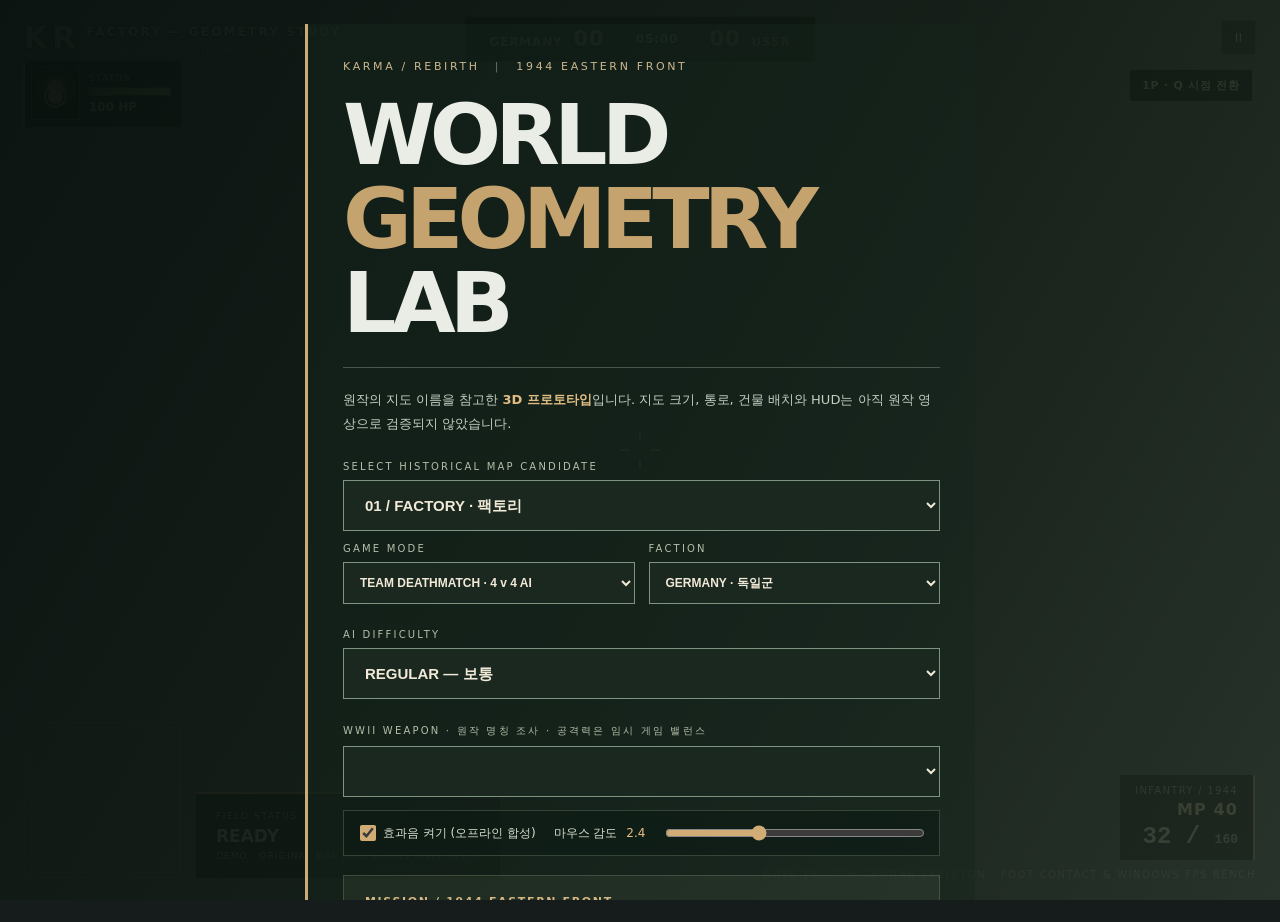
==== site/index.html @ 40a32ef1 "Wave19 Windows same-PC FPS comparator, rig weapon/foot pose QA and licensed asset audit" ====
<!doctype html><html lang="ko"><meta charset="utf-8"><title>KARMA REBIRTH Wave19</title><meta http-equiv="refresh" content="0;url=./three-d/index.html"><a href="./three-d/index.html">KARMA REBIRTH 실행</a></html>
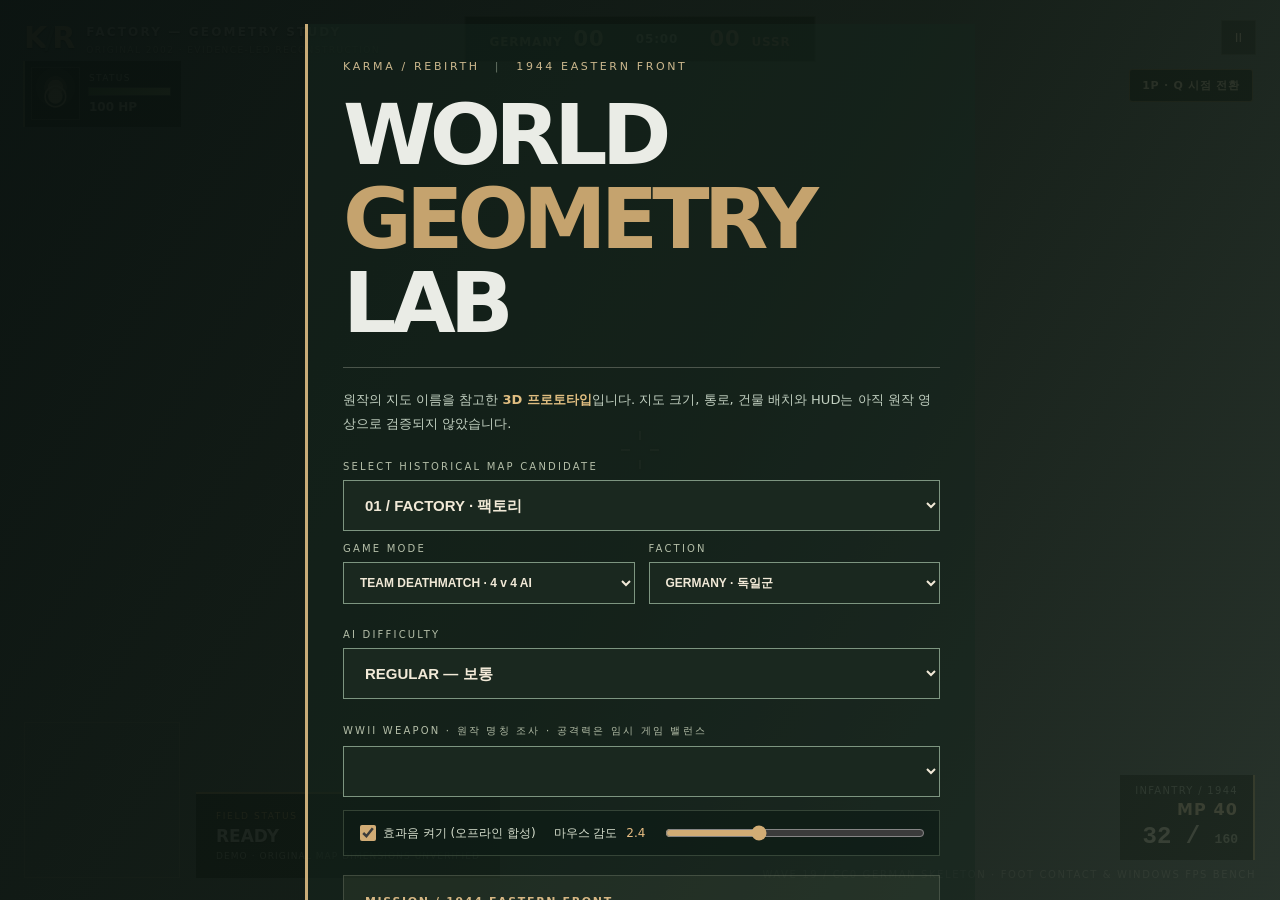
==== commit 1a28d828: "Wave20 measured 3P German IK 3-motion Chrome MP4 comparisons and reachable reload magazine path" ====
--- a/site/index.html
+++ b/site/index.html
@@ -1 +1 @@
-<!doctype html><html lang="ko"><meta charset="utf-8"><title>KARMA REBIRTH Wave19</title><meta http-equiv="refresh" content="0;url=./three-d/index.html"><a href="./three-d/index.html">KARMA REBIRTH 실행</a></html>+<!doctype html><html lang="ko"><meta charset="utf-8"><title>KARMA REBIRTH Wave20</title><meta http-equiv="refresh" content="0;url=./three-d/index.html"><a href="./three-d/index.html">KARMA REBIRTH 실행</a></html>
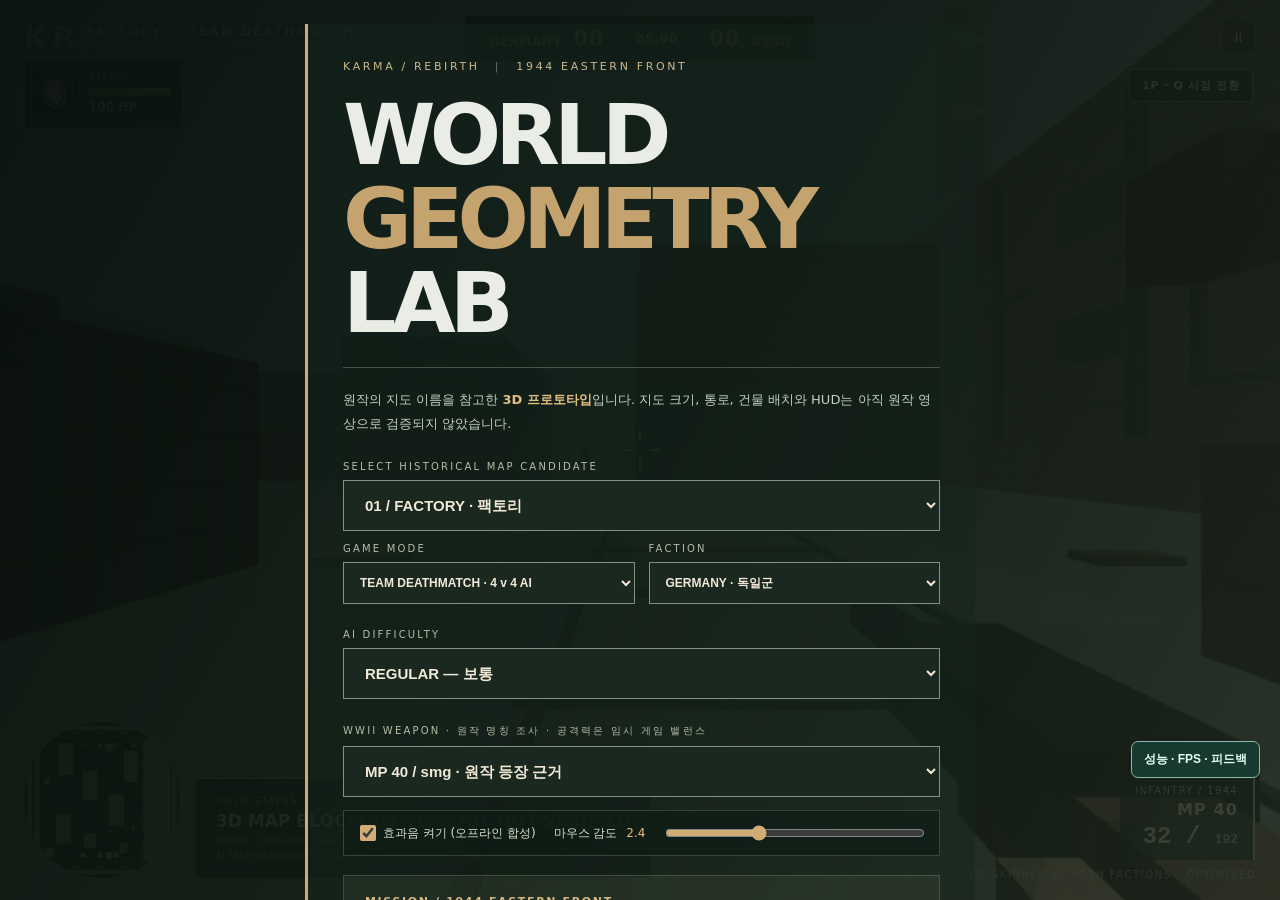
==== commit f53fdb87: "Wave20.2 actual skinned 4v4 CC0 source-based German and provisional opponent NPCs, authored firearm " ====
--- a/site/index.html
+++ b/site/index.html
@@ -1 +1 @@
-<!doctype html><html lang="ko"><meta charset="utf-8"><title>KARMA REBIRTH Wave20</title><meta http-equiv="refresh" content="0;url=./three-d/index.html"><a href="./three-d/index.html">KARMA REBIRTH 실행</a></html>+<!doctype html><html lang="ko"><meta charset="utf-8"><title>KARMA REBIRTH Wave 20.2</title><meta http-equiv="refresh" content="0;url=./three-d/index.html"><a href="./three-d/index.html">KARMA REBIRTH 실행 / Play</a></html>
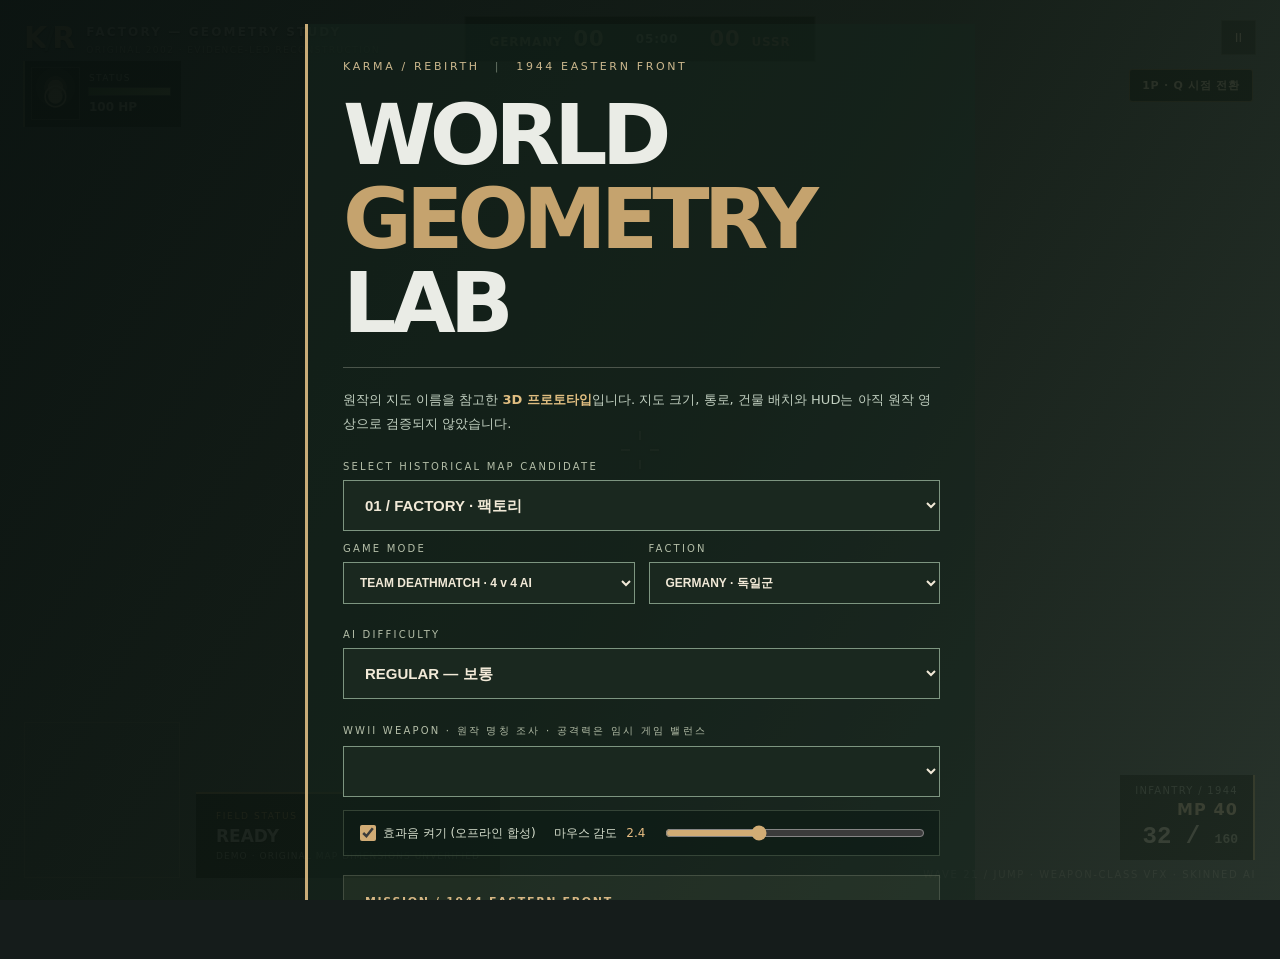
==== commit 941f7a0d: "Wave21 real Space jump, class-specific WebGL2 soft VFX, terrain atlas and artist 4v4 QA" ====
--- a/site/index.html
+++ b/site/index.html
@@ -1 +1 @@
-<!doctype html><html lang="ko"><meta charset="utf-8"><title>KARMA REBIRTH Wave 20.2</title><meta http-equiv="refresh" content="0;url=./three-d/index.html"><a href="./three-d/index.html">KARMA REBIRTH 실행 / Play</a></html>+<!doctype html><html lang="ko"><meta charset="utf-8"><title>KARMA REBIRTH Wave21</title><meta http-equiv="refresh" content="0;url=./three-d/index.html"><a href="./three-d/index.html">KARMA REBIRTH 실행</a></html>
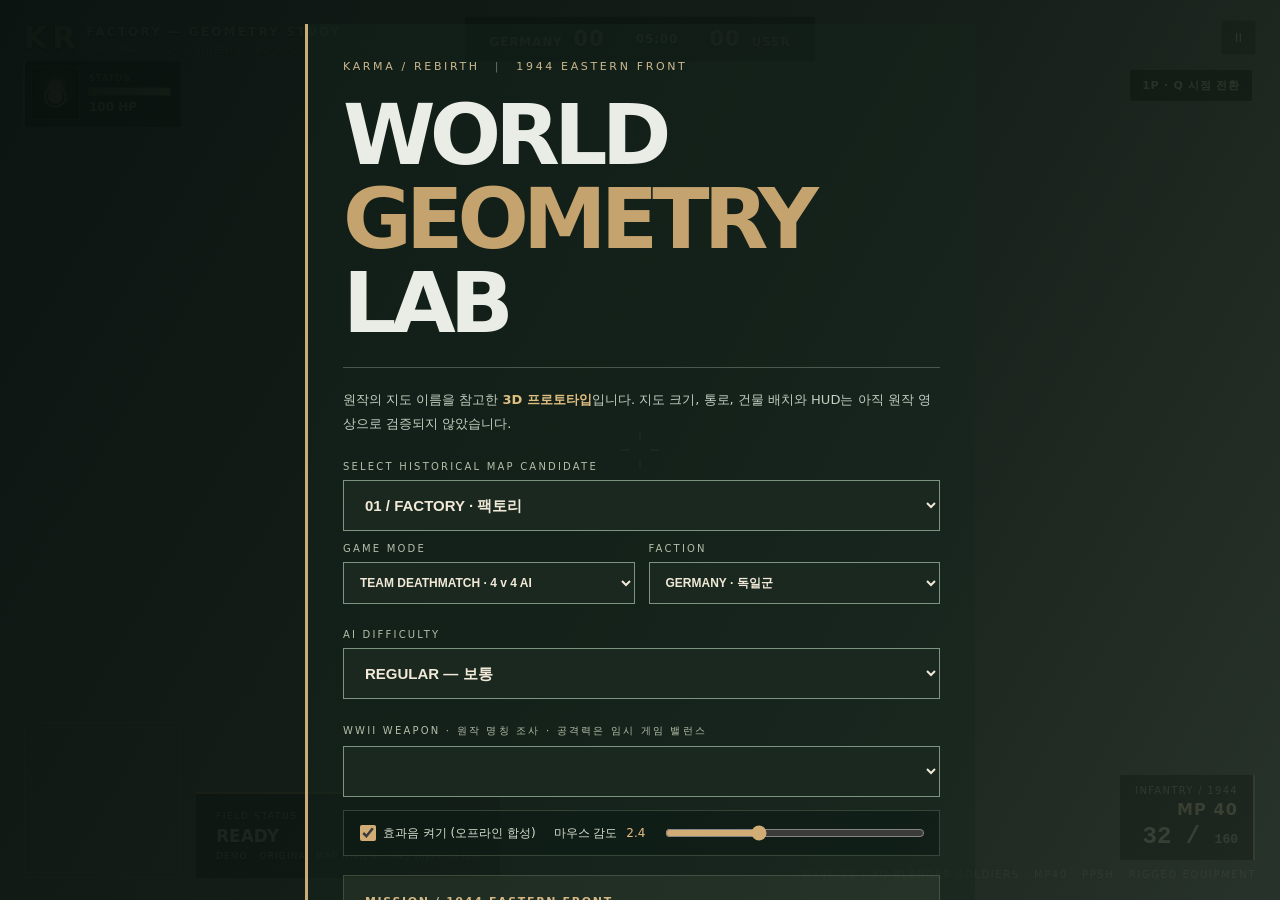
==== commit 83a71a54: "Wave22 modeled CC0 skinned German and Soviet kit, MP40 PPSh original Blender meshes and visual QA" ====
--- a/site/index.html
+++ b/site/index.html
@@ -1 +1 @@
-<!doctype html><html lang="ko"><meta charset="utf-8"><title>KARMA REBIRTH Wave21</title><meta http-equiv="refresh" content="0;url=./three-d/index.html"><a href="./three-d/index.html">KARMA REBIRTH 실행</a></html>+<!doctype html><html lang="ko"><meta charset="utf-8"><title>KARMA REBIRTH Wave22</title><meta http-equiv="refresh" content="0;url=./three-d/index.html"><a href="./three-d/index.html">KARMA REBIRTH Wave22 플레이</a></html>
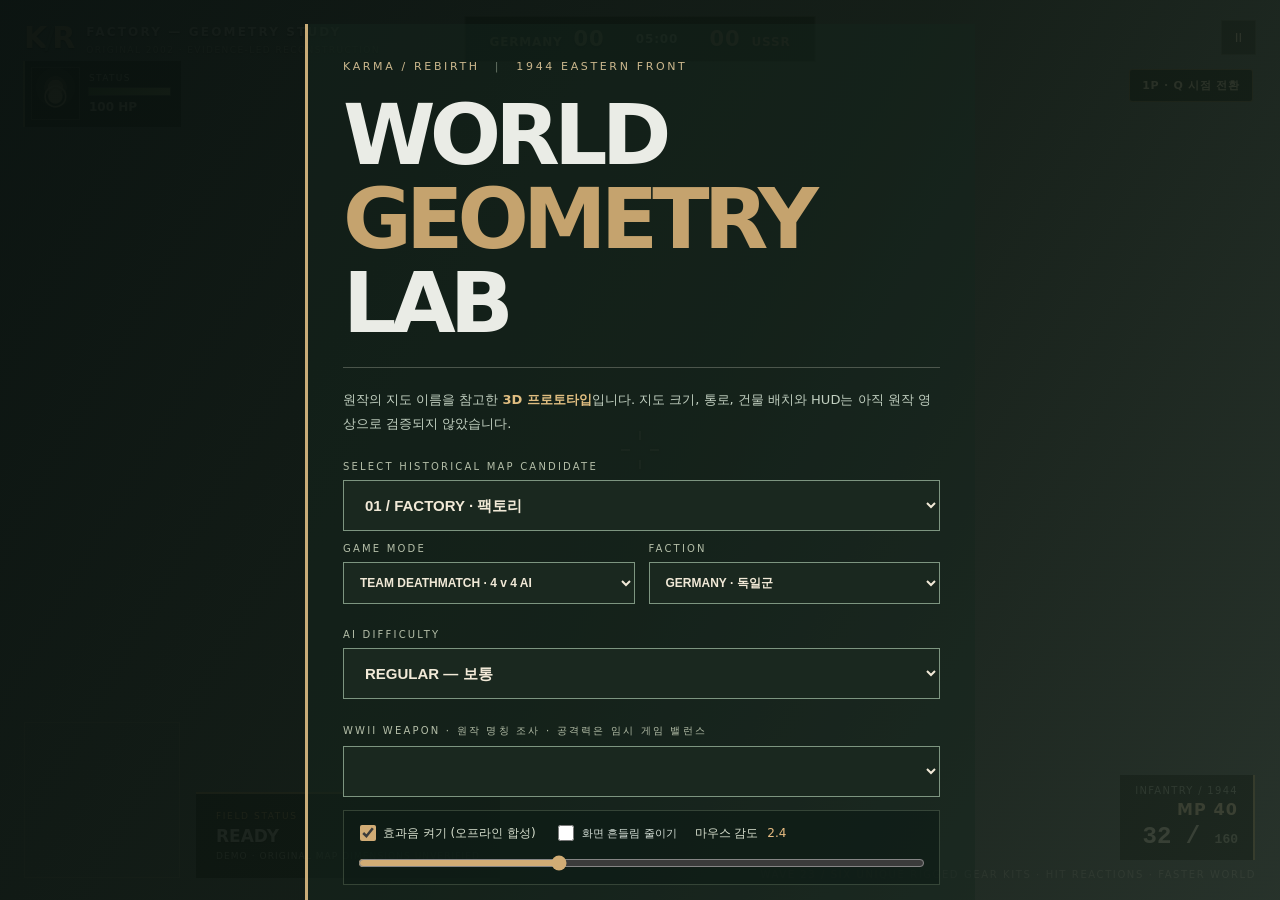
==== commit 9ef0e92f: "Wave23 six original 64-bone field gear variants, damage feedback, static GPU world and visual QA" ====
--- a/site/index.html
+++ b/site/index.html
@@ -1 +1 @@
-<!doctype html><html lang="ko"><meta charset="utf-8"><title>KARMA REBIRTH Wave22</title><meta http-equiv="refresh" content="0;url=./three-d/index.html"><a href="./three-d/index.html">KARMA REBIRTH Wave22 플레이</a></html>+<!doctype html><html lang="ko"><meta charset="utf-8"><title>KARMA REBIRTH Wave23</title><meta http-equiv="refresh" content="0;url=./three-d/index.html"><a href="./three-d/index.html">KARMA REBIRTH Wave23 PLAY</a></html>
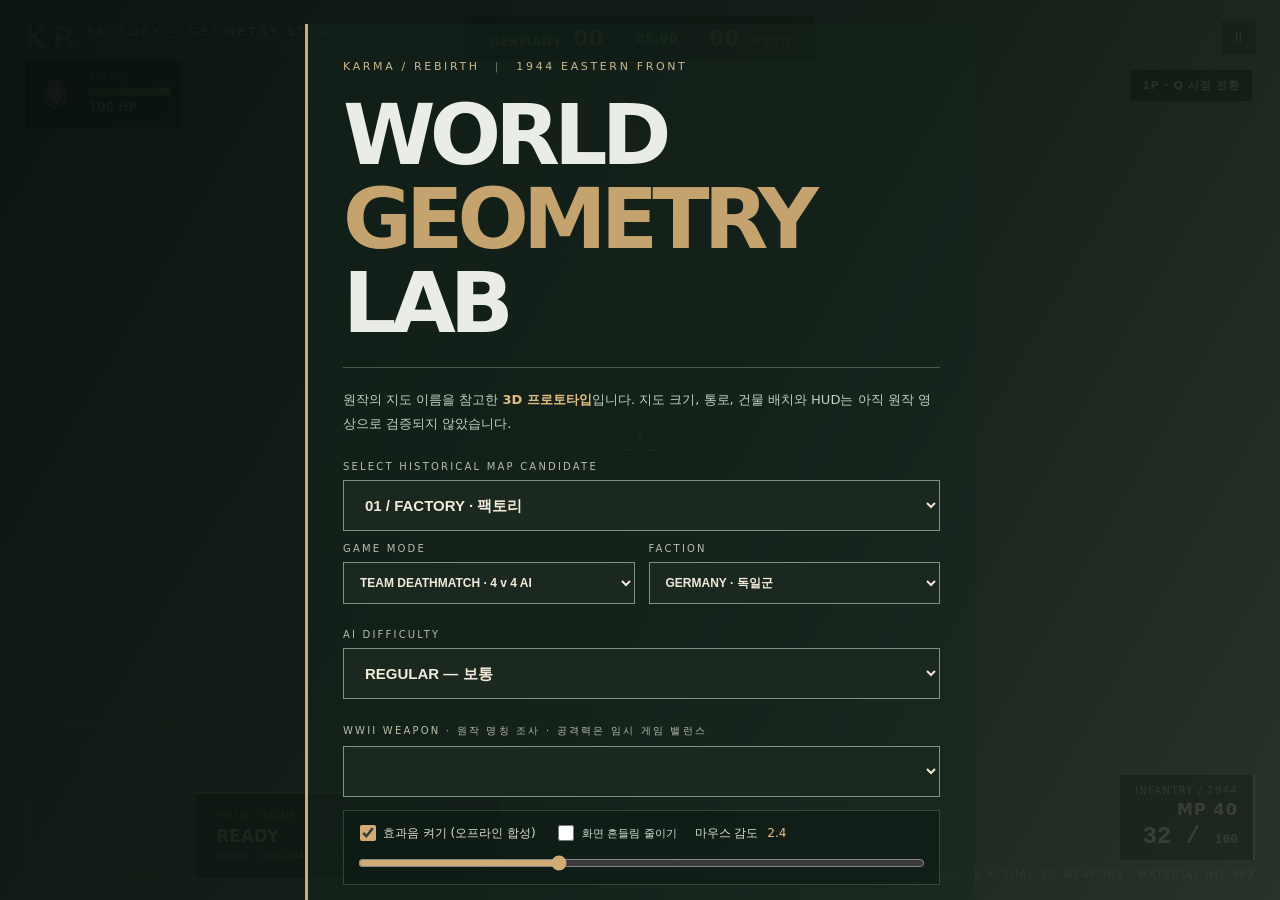
==== commit ce6950d0: "Wave24 actual Blender WWII role gear, 6 guns, original material atlases and five-surface impact VFX" ====
--- a/site/index.html
+++ b/site/index.html
@@ -1 +1 @@
-<!doctype html><html lang="ko"><meta charset="utf-8"><title>KARMA REBIRTH Wave23</title><meta http-equiv="refresh" content="0;url=./three-d/index.html"><a href="./three-d/index.html">KARMA REBIRTH Wave23 PLAY</a></html>+<!doctype html><html lang="ko"><meta charset="utf-8"><title>KARMA REBIRTH Wave24</title><meta http-equiv="refresh" content="0;url=./three-d/index.html"><a href="./three-d/index.html">KARMA REBIRTH Wave24 게임 실행</a></html>
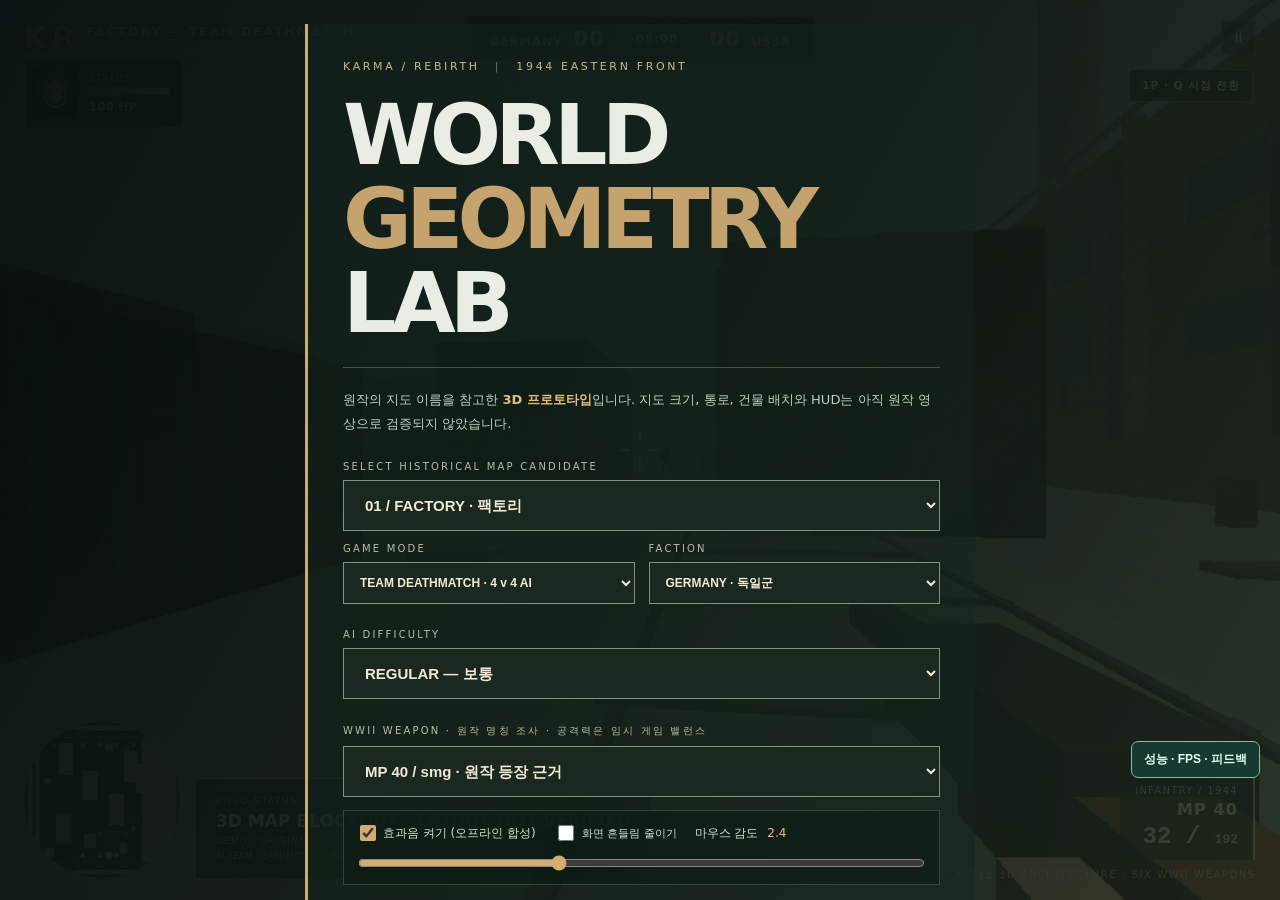
==== commit 1f2a9db8: "Wave25: original architecture meshes, 8AI fast MSAA, Castle Soviet camera, browser QA" ====
--- a/site/index.html
+++ b/site/index.html
@@ -1 +1,40 @@
-<!doctype html><html lang="ko"><meta charset="utf-8"><title>KARMA REBIRTH Wave24</title><meta http-equiv="refresh" content="0;url=./three-d/index.html"><a href="./three-d/index.html">KARMA REBIRTH Wave24 게임 실행</a></html>+<!doctype html>
+<html lang="ko"><head><meta charset="UTF-8"><meta name="viewport" content="width=device-width,initial-scale=1">
+<title>KARMA REBIRTH · 3D Combat</title><link rel="stylesheet" href="style.css">
+<script id="karma-primary-route">
+// The primary entrypoint must open the current WebGL2 game, not Wave01's
+// legacy canvas renderer. ?legacy=1 intentionally preserves the old demo.
+(() => {
+  if (new URLSearchParams(location.search).get("legacy") === "1") return;
+  if (location.protocol === "file:") {
+    // Browsers cannot reliably fetch the large skinned GLBs over file://.
+    // Do not silently display old box-like geometry as the new 3D game.
+    addEventListener("DOMContentLoaded", () => {
+      const panel = document.querySelector(".overlay .menu");
+      if (panel) panel.innerHTML = '<h1>KARMA REBIRTH — 3D 실행 안내</h1><p class="desc">실제 3D 병사·무기 에셋은 로컬 웹 서버에서 로딩됩니다.</p><p class="desc">Windows: 압축 해제 후 <b>PLAY_WINDOWS.bat</b>을 실행하세요.<br>Mac/Linux: 프로젝트 폴더에서 로컬 HTTP 서버를 시작한 뒤 접속하세요.</p><p><a href="three-d/index.html">3D 파일 직접 열기 (군인 GLB 로딩 제한)</a></p>';
+    }, {once:true});
+    return;
+  }
+  const game = new URL("three-d/index.html", location.href);
+  game.search = location.search;
+  game.hash = location.hash;
+  location.replace(game.href);
+})();
+</script></head>
+<body><main id="app" aria-label="오프라인 FPS 게임">
+<canvas id="scene" width="960" height="540" aria-label="3D 전투 게임 화면"></canvas>
+<div id="status" aria-live="polite" class="sr-only">시작 화면</div>
+<div id="overlay" class="overlay"><section class="menu" role="dialog" aria-modal="true" aria-labelledby="heading">
+<p class="eyebrow">PROJECT 2002 / OFFLINE RECONSTRUCTION <span class="dot">●</span> 1944 EASTERN FRONT</p>
+<div class="flag">SINGLE-PLAYER COMBAT PROTOTYPE</div>
+<h1 id="heading">KARMA<span class="slash">/</span><span class="accent">REBIRTH</span></h1>
+<div class="rule"></div><p class="desc">카르마 온라인(2002)에 영감을 받은 비공식 팬메이드 재해석.<br>
+과거전 · 폐허가 된 전초기지 · AI 상대 오프라인 교전</p>
+<div class="mission"><span class="mission-tag">MISSION 01</span><strong>OPERATION: IRON DAWN</strong><small>12명 사살 또는 04:00 동안 살아남으십시오</small></div>
+<p style="margin:16px 0 0;font-size:13px;"><a href="three-d/index.html" style="color:#e7c18a;font-weight:700;">▶ WAVE 03 / 실제 3D FACTORY · CASTLE 정찰 맵 열기</a></p>
+<button id="start" type="button">작전 개시 <span>↗</span></button>
+<p class="controls"><b>W A S D</b> 이동&nbsp;&nbsp;·&nbsp;&nbsp;<b>마우스</b> 조준 / 사격&nbsp;&nbsp;·&nbsp;&nbsp;<b>R</b> 재장전<br><b>1 / 2</b> 무기 교체&nbsp;&nbsp;·&nbsp;&nbsp;<b>SHIFT</b> 달리기&nbsp;&nbsp;·&nbsp;&nbsp;<b>ESC</b> 일시정지</p>
+<p class="disclaimer">UNOFFICIAL TRIBUTE · NO ORIGINAL COPYRIGHTED ASSETS · NO ONLINE CONNECTION REQUIRED</p>
+</section></div>
+<div class="corner tl">FIELD TEST / WAVE 01</div><div class="corner tr">LOCAL BUILD · 2026</div>
+</main><script src="sim.js"></script><script src="walls.js"></script><script src="soldiers.js"></script><script src="actors.js"></script><script src="visuals.js"></script><script src="game.js"></script></body></html>
--- a/site/style.css
+++ b/site/style.css
@@ -0,0 +1 @@
+*{box-sizing:border-box}html,body{margin:0;height:100%;overflow:hidden;background:#11150f;color:#ecebdf;font-family:system-ui,-apple-system,"Segoe UI",sans-serif}#app{position:relative;width:100vw;height:100dvh;overflow:hidden;background:#161912;display:grid;place-items:center}canvas{width:100%;height:100%;object-fit:cover;image-rendering:auto}#app:after{content:"";pointer-events:none;position:absolute;inset:0;background:repeating-linear-gradient(0deg,transparent 0 3px,#080f0a10 4px 5px);opacity:.35}.overlay{position:absolute;inset:0;z-index:5;background:linear-gradient(110deg,#070b07ef 0%,#0d160fe2 44%,#12190a8c 100%);display:grid;place-items:center;padding:28px;overflow:auto}.overlay.hidden{display:none}.menu{width:min(720px,96vw);padding:28px 40px;border-left:3px solid #c19c60;position:relative;background:linear-gradient(110deg,#111b14bb,transparent)}.eyebrow{font-size:11px;letter-spacing:.19em;color:#a7b3a3;font-weight:700}.dot{color:#e5af63}.flag{display:inline-block;margin-top:54px;padding:7px 12px;border:1px solid #a9ad9766;color:#d5cba9;font-size:11px;letter-spacing:.19em}h1{font-size:clamp(48px,9vw,102px);line-height:.97;letter-spacing:-.075em;margin:16px 0 24px;font-weight:900;color:#f4efdc;text-shadow:0 6px 32px #0008}.slash{color:#776f51;padding:0 .1em;font-weight:300}.accent{color:#cfaa6f}.rule{height:2px;background:linear-gradient(90deg,#c3a06d,transparent);max-width:545px}.desc{line-height:1.75;color:#b8c1b3;font-size:14px;margin:18px 0 27px}.mission{border:1px solid #b8c09b40;background:#81906712;display:flex;flex-direction:column;gap:8px;padding:18px 22px;max-width:480px}.mission-tag{font-size:10px;letter-spacing:.2em;color:#d2a86b}.mission strong{font-size:22px;letter-spacing:.06em}.mission small{color:#a8ada0}button{border:0;background:#cba66d;color:#10170f;font-weight:900;font-size:17px;letter-spacing:.16em;padding:19px 27px;width:min(480px,100%);margin:20px 0 0;cursor:pointer;text-align:left;transition:background .15s}button span{float:right}button:hover,button:focus-visible{background:#f1ce91;outline:3px solid #e7c89388;outline-offset:3px}.controls{font-size:12px;color:#a8b0a2;line-height:2;margin-top:23px}.controls b{color:#e8e3cf}.disclaimer{font-size:9px;letter-spacing:.11em;color:#6d7a6d;margin-top:28px}.corner{position:absolute;z-index:2;font-size:10px;letter-spacing:.2em;color:#c7c9b59c;top:16px;pointer-events:none}.tl{left:18px}.tr{right:18px}.sr-only{position:absolute;width:1px;height:1px;overflow:hidden;clip:rect(0,0,0,0)}@media(max-width:640px){.menu{padding:10px 14px}.flag{margin-top:18px}h1{font-size:clamp(40px,11vw,70px)}.desc{font-size:12px}.mission strong{font-size:17px}.corner{display:none}}
